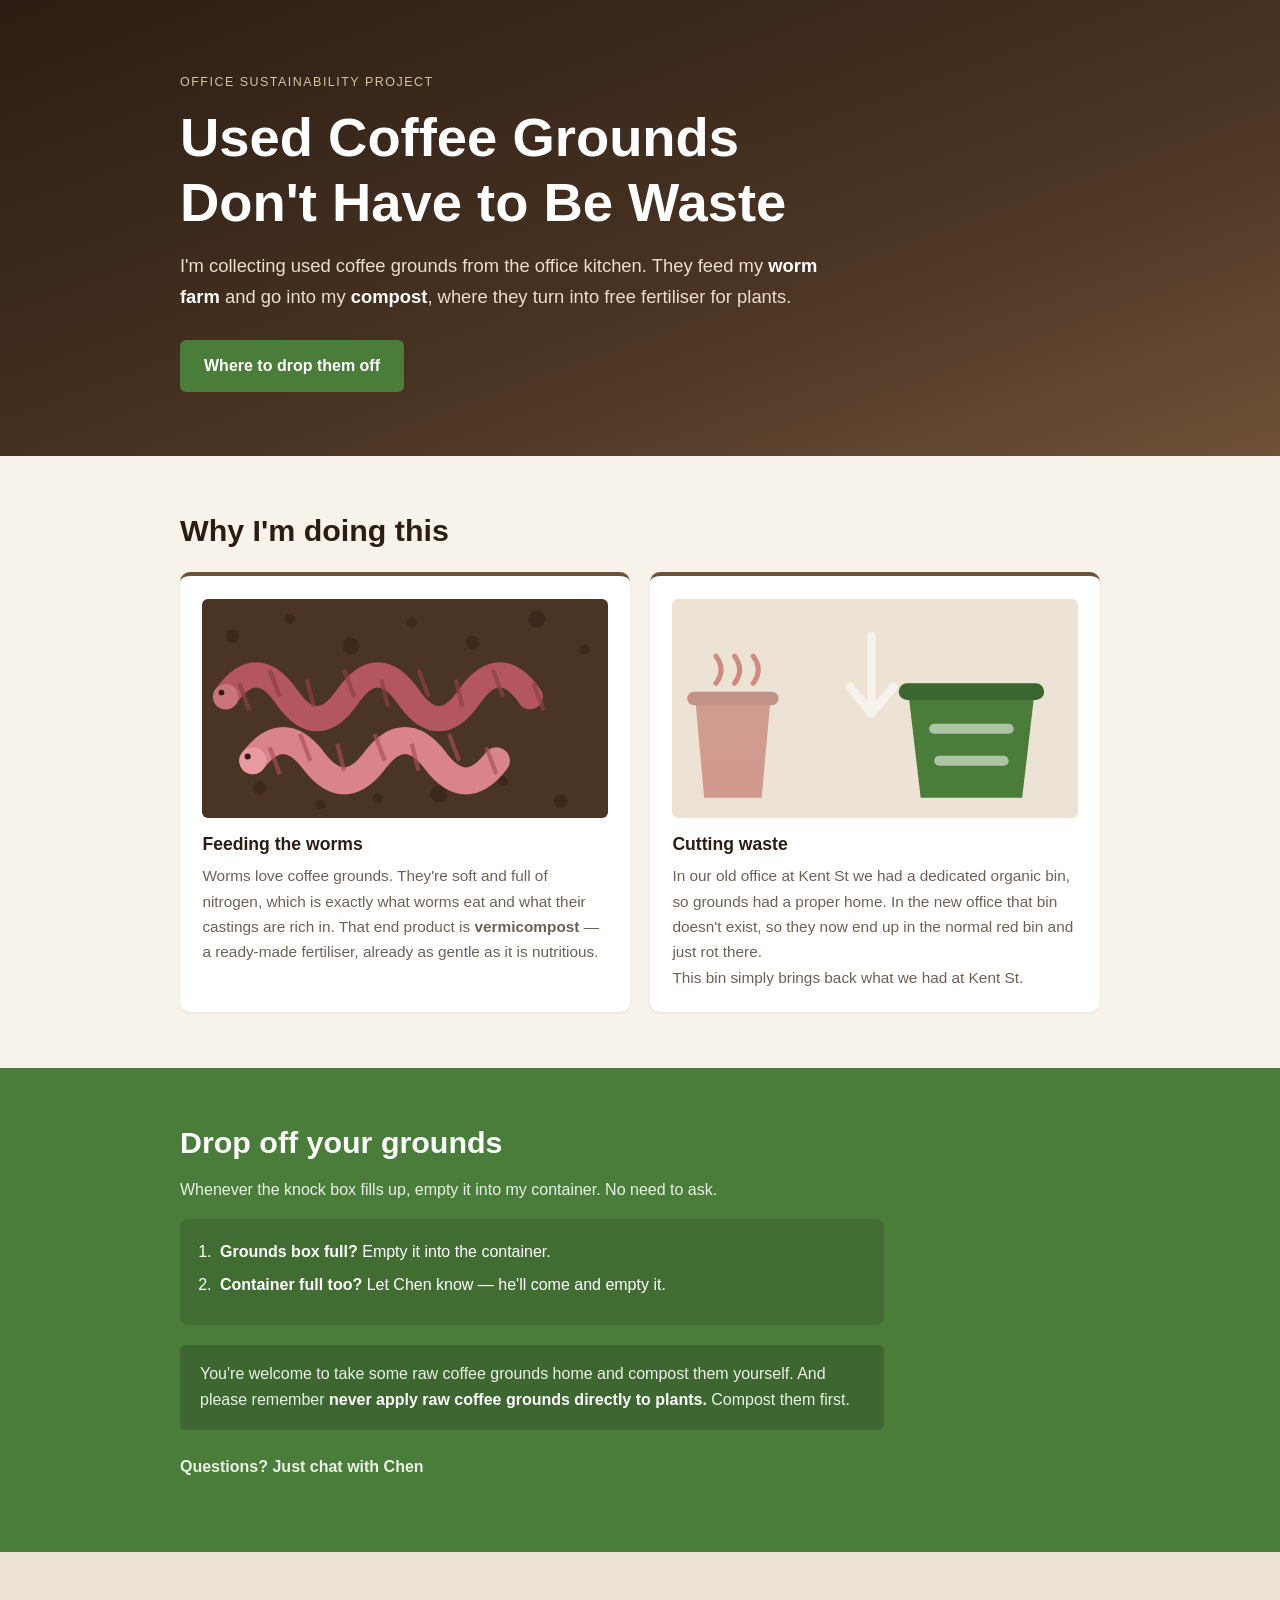
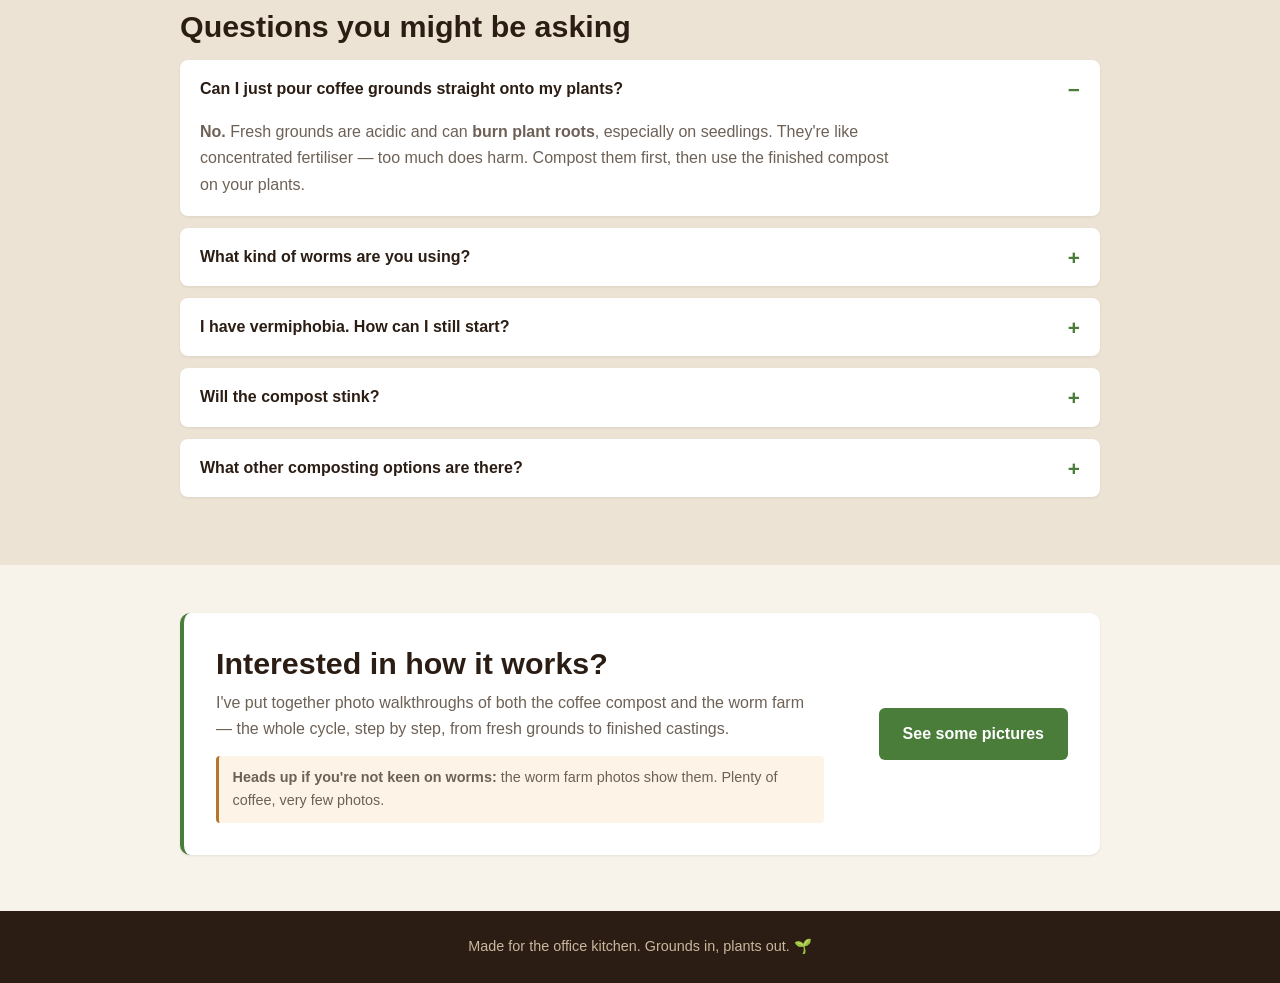
==== index.html @ 7857bb3f "Deduplicate drop-off copy; rewrite compost stink answer" ====
<!DOCTYPE html>
<html lang="en">

<head>
  <meta charset="UTF-8">
  <meta name="viewport" content="width=device-width, initial-scale=1.0">
  <title>Coffee Grounds Collection — Chen's Compost</title>
  <meta name="description"
    content="Collecting used coffee grounds in the office to feed a worm farm and to compost. Here's why, how it works, and answers to common questions.">
  <link rel="stylesheet" href="styles.css">
</head>

<body>

  <header class="hero">
    <div class="wrap">
      <p class="eyebrow">Office sustainability project</p>
      <h1>Used Coffee Grounds<br>Don't Have to Be Waste</h1>
      <p class="lede">
        I'm collecting used coffee grounds from the office kitchen. They feed my
        <strong>worm farm</strong> and go into my <strong>compost</strong>, where
        they turn into free fertiliser for plants.
      </p>
      <a href="#drop-off" class="btn">Where to drop them off</a>
    </div>
  </header>

  <main>

    <section id="why">
      <div class="wrap">
        <h2>Why I'm doing this</h2>
        <div class="cards">
          <div class="card">
            <img class="illustration" src="assets/worms.svg" alt="" width="240" height="130">
            <h3>Feeding the worms</h3>
            <p>
              Worms love coffee grounds. They're soft and full of nitrogen,
              which is exactly what worms eat and what their castings are rich
              in. That end product is <strong>vermicompost</strong> — a
              ready-made fertiliser, already as gentle as it is nutritious.
            </p>
          </div>
          <div class="card">
            <img class="illustration" src="assets/knockbox.svg" alt="" width="240" height="130">
            <h3>Cutting waste</h3>
            <p>
              In our old office at Kent St we had a dedicated organic bin, so
              grounds had a proper home. In the new office that bin doesn't
              exist, so they now end up in the normal red bin and just rot there.
            </p>
            <p>
              This bin simply brings back what we had at Kent St.
            </p>
          </div>
        </div>
      </div>
    </section>

    <section id="drop-off" class="cta">
      <div class="wrap">
        <h2>Drop off your grounds</h2>
        <p>Whenever the knock box fills up, empty it into my container. No need to ask.</p>
        <ol class="rules steps">
          <li><strong>Grounds box full?</strong> Empty it into the container.</li>
          <li><strong>Container full too?</strong> Let Chen know — he'll come and empty it.</li>
        </ol>
        <p class="note">
          You're welcome to take some raw coffee grounds home and compost them
          yourself. And please remember
          <strong>never apply raw coffee grounds directly to plants.</strong>
          Compost them first.
        </p>
        <p class="contact">
          Questions? Just chat with Chen
        </p>
      </div>
    </section>

    <section id="qa" class="alt">
      <div class="wrap">
        <h2>Questions you might be asking</h2>

        <details open>
          <summary>Can I just pour coffee grounds straight onto my plants?</summary>
          <p>
            <strong>No.</strong> Fresh grounds are acidic and can
            <strong>burn plant roots</strong>, especially on seedlings. They're
            like concentrated fertiliser — too much does harm. Compost them
            first, then use the finished compost on your plants.
          </p>
        </details>
        <details>
          <summary>What kind of worms are you using?</summary>
          <p>
            <strong>Red wigglers</strong> — the standard choice for a home worm
            farm. You can buy them from <strong>Bunnings</strong>, and many
            councils offer a subsidy through
            <a href="https://compostrevolution.com.au" target="_blank" rel="noopener">compostrevolution.com.au</a>,
            which has starter kits at a discount. Worth checking before you buy.
          </p>
        </details>

        <details>
          <summary>I have vermiphobia. How can I still start?</summary>
          <p>
            Skip the worms entirely — <strong>compost the grounds directly</strong>.
          </p>
          <p>
            Collect the grounds, put them in a container with a lid, somewhere
            with no direct sunlight. Wait for mould to grow over them. Once they
            no longer smell like coffee, they're ready to use. In summer this
            takes about <strong>1.5–2 months</strong>, in winter maybe
            <strong>2–3 months</strong>.
          </p>
        </details>

        <details>
          <summary>Will the compost stink?</summary>
          <p>
            In theory, grounds on their own shouldn't stink at all. Coffee
            grounds don't have much of what makes a pile rot foul.
          </p>
          <p>
            The moment you mix them with kitchen scraps, though, you're adding
            a lot of moisture and nitrogen at once. That's when you need to add
            enough <strong>brown, carbon-rich</strong> material to balance it
            out — shredded paper, used egg cartons, dry leaves.
          </p>
          <p>
            Composting should be an <strong>aerobic</strong> process, working
            with oxygen rather than without. So if your compost <em>does</em>
            stink, treat it as a warning sign rather than bad luck: it's almost
            certainly too wet. Stir in more browns and let it breathe.
          </p>
        </details>

        <details>
          <summary>What other composting options are there?</summary>
          <p>
            Besides a worm farm or a standard compost bin, try
            <strong>Bokashi composting</strong>. It's much smaller than either —
            small enough for a kitchen counter or a balcony — and it processes
            faster. It's a genuinely good fit for coffee grounds, which are
            wet and nitrogen-heavy and react well to it.
          </p>
        </details>
      </div>
    </section>

    <section id="more">
      <div class="wrap">
        <div class="more-card">
          <div>
            <h2>Interested in how it works?</h2>
            <p>
              I've put together photo walkthroughs of both the coffee compost and
              the worm farm — the whole cycle, step by step, from fresh grounds to
              finished castings.
            </p>
            <p class="content-warning">
              <strong>Heads up if you're not keen on worms:</strong> the worm farm
              photos show them. Plenty of coffee, very few photos.
            </p>
          </div>
          <a href="pictures.html" class="btn">See some pictures</a>
        </div>
      </div>
    </section>

  </main>

  <footer>
    <div class="wrap">
      <p>Made for the office kitchen. Grounds in, plants out. 🌱</p>
    </div>
  </footer>

</body>

</html>
---- styles.css ----
:root {
  --brown-900: #2b1d13;
  --brown-700: #4a3423;
  --brown-500: #6f5138;
  --cream: #f7f2ea;
  --cream-dark: #ece3d4;
  --green-600: #4a7c3a;
  --green-700: #3b6630;
  --amber: #b5762c;
  --text: #33291f;
  --muted: #6d6156;
}

details p + p { margin-top: .75rem; }
details a { color: var(--green-700); font-weight: 600; }

.cta .note {
  background: rgba(0,0,0,.18);
  padding: 1rem 1.25rem;
  border-radius: 6px;
  max-width: 44rem;
}
.cta .note strong { color: #fff; }

* { box-sizing: border-box; }

body {
  margin: 0;
  font-family: -apple-system, BlinkMacSystemFont, "Segoe UI", Roboto, Helvetica, Arial, sans-serif;
  line-height: 1.65;
  color: var(--text);
  background: var(--cream);
}

h1, h2, h3 { line-height: 1.2; margin-top: 0; }
h2 { font-size: 1.9rem; margin-bottom: 1rem; color: var(--brown-900); }
p { margin: 0 0 1rem; }
a { color: var(--green-700); }

.wrap {
  max-width: 960px;
  margin: 0 auto;
  padding: 0 1.25rem;
}

/* ---------- Hero ---------- */

.hero {
  background: linear-gradient(160deg, var(--brown-900) 0%, var(--brown-700) 60%, var(--brown-500) 100%);
  color: var(--cream);
  padding: 4.5rem 0 4rem;
}

.hero .eyebrow {
  text-transform: uppercase;
  letter-spacing: .12em;
  font-size: .78rem;
  color: #d9c4a5;
  margin-bottom: .75rem;
}

.hero h1 {
  font-size: clamp(2.2rem, 6vw, 3.4rem);
  margin-bottom: 1rem;
  color: #fff;
}

.hero .lede {
  font-size: 1.15rem;
  max-width: 40rem;
  color: #ecdfcc;
}

.hero strong { color: #fff; }

.hero-warning {
  display: inline-block;
  margin: 0 0 .25rem;
  padding: .6rem .9rem;
  background: rgba(0, 0, 0, .25);
  border-left: 3px solid var(--amber);
  border-radius: 4px;
  font-size: .92rem;
  color: #f0e4d2;
}

.btn {
  display: inline-block;
  margin-top: .75rem;
  padding: .8rem 1.5rem;
  background: var(--green-600);
  color: #fff;
  text-decoration: none;
  font-weight: 600;
  border-radius: 6px;
  transition: background .2s;
}
.btn:hover { background: var(--green-700); }

/* ---------- Sections ---------- */

section { padding: 3.5rem 0; }
.alt { background: var(--cream-dark); }

/* ---------- Cards ---------- */

.cards {
  display: grid;
  grid-template-columns: repeat(auto-fit, minmax(260px, 1fr));
  gap: 1.25rem;
  margin-top: 1.5rem;
}

.card {
  background: #fff;
  padding: 1.4rem;
  border-radius: 10px;
  border-top: 4px solid var(--brown-500);
  box-shadow: 0 1px 3px rgba(0,0,0,.07);
}
.card h3 {
  font-size: 1.1rem;
  color: var(--brown-900);
  margin-bottom: .5rem;
}
.card p { margin-bottom: 0; color: var(--muted); font-size: .96rem; }

.illustration {
  display: block;
  width: 100%;
  height: auto;
  border-radius: 6px;
  margin-bottom: 1rem;
  background: var(--cream-dark);
}

/* ---------- Q&A ---------- */

details {
  background: #fff;
  border-radius: 8px;
  margin-bottom: .75rem;
  box-shadow: 0 1px 3px rgba(0,0,0,.07);
  overflow: hidden;
}

summary {
  cursor: pointer;
  padding: 1rem 1.25rem;
  font-weight: 600;
  color: var(--brown-900);
  list-style: none;
  position: relative;
}
summary::-webkit-details-marker { display: none; }
summary::after {
  content: "+";
  position: absolute;
  right: 1.25rem;
  color: var(--green-600);
  font-size: 1.3rem;
  line-height: 1.3;
}
details[open] summary::after { content: "\2212"; }

details p {
  padding: 0 1.25rem 1.1rem;
  margin: 0;
  color: var(--muted);
  max-width: 46rem;
}

/* ---------- Gallery ---------- */

.intro { color: var(--muted); margin-bottom: 0; }

.gallery {
  display: grid;
  grid-template-columns: repeat(auto-fit, minmax(260px, 1fr));
  gap: 1.25rem;
  margin-top: 1.5rem;
}

.gallery figure {
  margin: 0;
  background: #fff;
  border-radius: 10px;
  overflow: hidden;
  box-shadow: 0 1px 3px rgba(0, 0, 0, .07);
  display: flex;
  flex-direction: column;
}

.gallery .shot {
  display: block;
  width: 100%;
  padding: 0;
  border: 0;
  background: var(--cream-dark);
  cursor: zoom-in;
  line-height: 0;
}

.gallery .shot img {
  display: block;
  width: 100%;
  height: auto;
  aspect-ratio: 4 / 3;
  object-fit: cover;
  object-position: center 45%;
  transition: transform .25s ease;
}

.gallery .shot:hover img {
  transform: scale(1.03);
}

.gallery .shot:focus-visible {
  outline: 3px solid var(--green-600);
  outline-offset: -3px;
}

.gallery figure.warn {
  border-top: 4px solid var(--amber);
}

.gallery .warning {
  color: #8a4b12;
}

.gallery figcaption {
  padding: .9rem 1.1rem 1.1rem;
  font-size: .93rem;
  color: var(--muted);
  flex: 1;
}

.step {
  display: inline-flex;
  align-items: center;
  justify-content: center;
  width: 22px;
  height: 22px;
  margin-right: .45rem;
  border-radius: 50%;
  background: var(--brown-500);
  color: #fff;
  font-size: .78rem;
  font-weight: 700;
  vertical-align: 2px;
}

/* ---------- Subpage promo ---------- */

#more { padding-top: 3rem; }

.more-card {
  display: flex;
  align-items: center;
  justify-content: space-between;
  gap: 2rem;
  flex-wrap: wrap;
  background: #fff;
  border-radius: 10px;
  padding: 2rem;
  box-shadow: 0 1px 3px rgba(0, 0, 0, .07);
  border-left: 4px solid var(--green-600);
}

.more-card h2 { margin-bottom: .5rem; }

.more-card p {
  margin: 0;
  color: var(--muted);
  max-width: 38rem;
}

.more-card .btn {
  margin-top: 0;
  white-space: nowrap;
  flex-shrink: 0;
}

.more-card .content-warning {
  margin-top: .85rem;
  padding: .6rem .85rem;
  background: #fdf4e7;
  border-left: 3px solid var(--amber);
  border-radius: 4px;
  font-size: .9rem;
}

/* ---------- Lightbox ---------- */

#lightbox {
  border: 0;
  padding: 1.25rem;
  max-width: min(1100px, 94vw);
  max-height: 92vh;
  background: var(--brown-900);
  border-radius: 12px;
  overflow: auto;
}

#lightbox::backdrop {
  background: rgba(20, 12, 7, .82);
}

#lightbox img {
  display: block;
  max-width: 100%;
  max-height: 74vh;
  margin: 0 auto;
  border-radius: 8px;
}

.lightbox-caption {
  color: var(--cream);
  text-align: center;
  margin: .9rem 0 0;
  font-size: .95rem;
}

.lightbox-close {
  position: absolute;
  top: .5rem;
  right: .7rem;
  background: none;
  border: 0;
  color: var(--cream);
  font-size: 2rem;
  line-height: 1;
  cursor: pointer;
  padding: 0 .35rem;
}

.lightbox-close:hover {
  color: #fff;
}

/* ---------- CTA ---------- */

.cta {
  background: var(--green-600);
  color: #fff;
}
.cta h2 { color: #fff; }
.cta p { color: #eaf3e6; }

.rules {
  background: rgba(0,0,0,.12);
  padding: 1.25rem 1.25rem 1.25rem 2.25rem;
  border-radius: 8px;
  max-width: 44rem;
}
.rules li { margin-bottom: .4rem; }
.steps li { padding-left: .25rem; }
.cta .note { margin-top: 1.25rem; }

.contact { margin-top: 1.5rem; font-weight: 600; }
.contact a { color: #fff; }

/* ---------- Footer ---------- */

footer {
  background: var(--brown-900);
  color: #c9b79e;
  padding: 1.5rem 0;
  text-align: center;
  font-size: .9rem;
}
footer p { margin: 0; }

@media (max-width: 600px) {
  .hero { padding: 3rem 0; }
  section { padding: 2.5rem 0; }
}
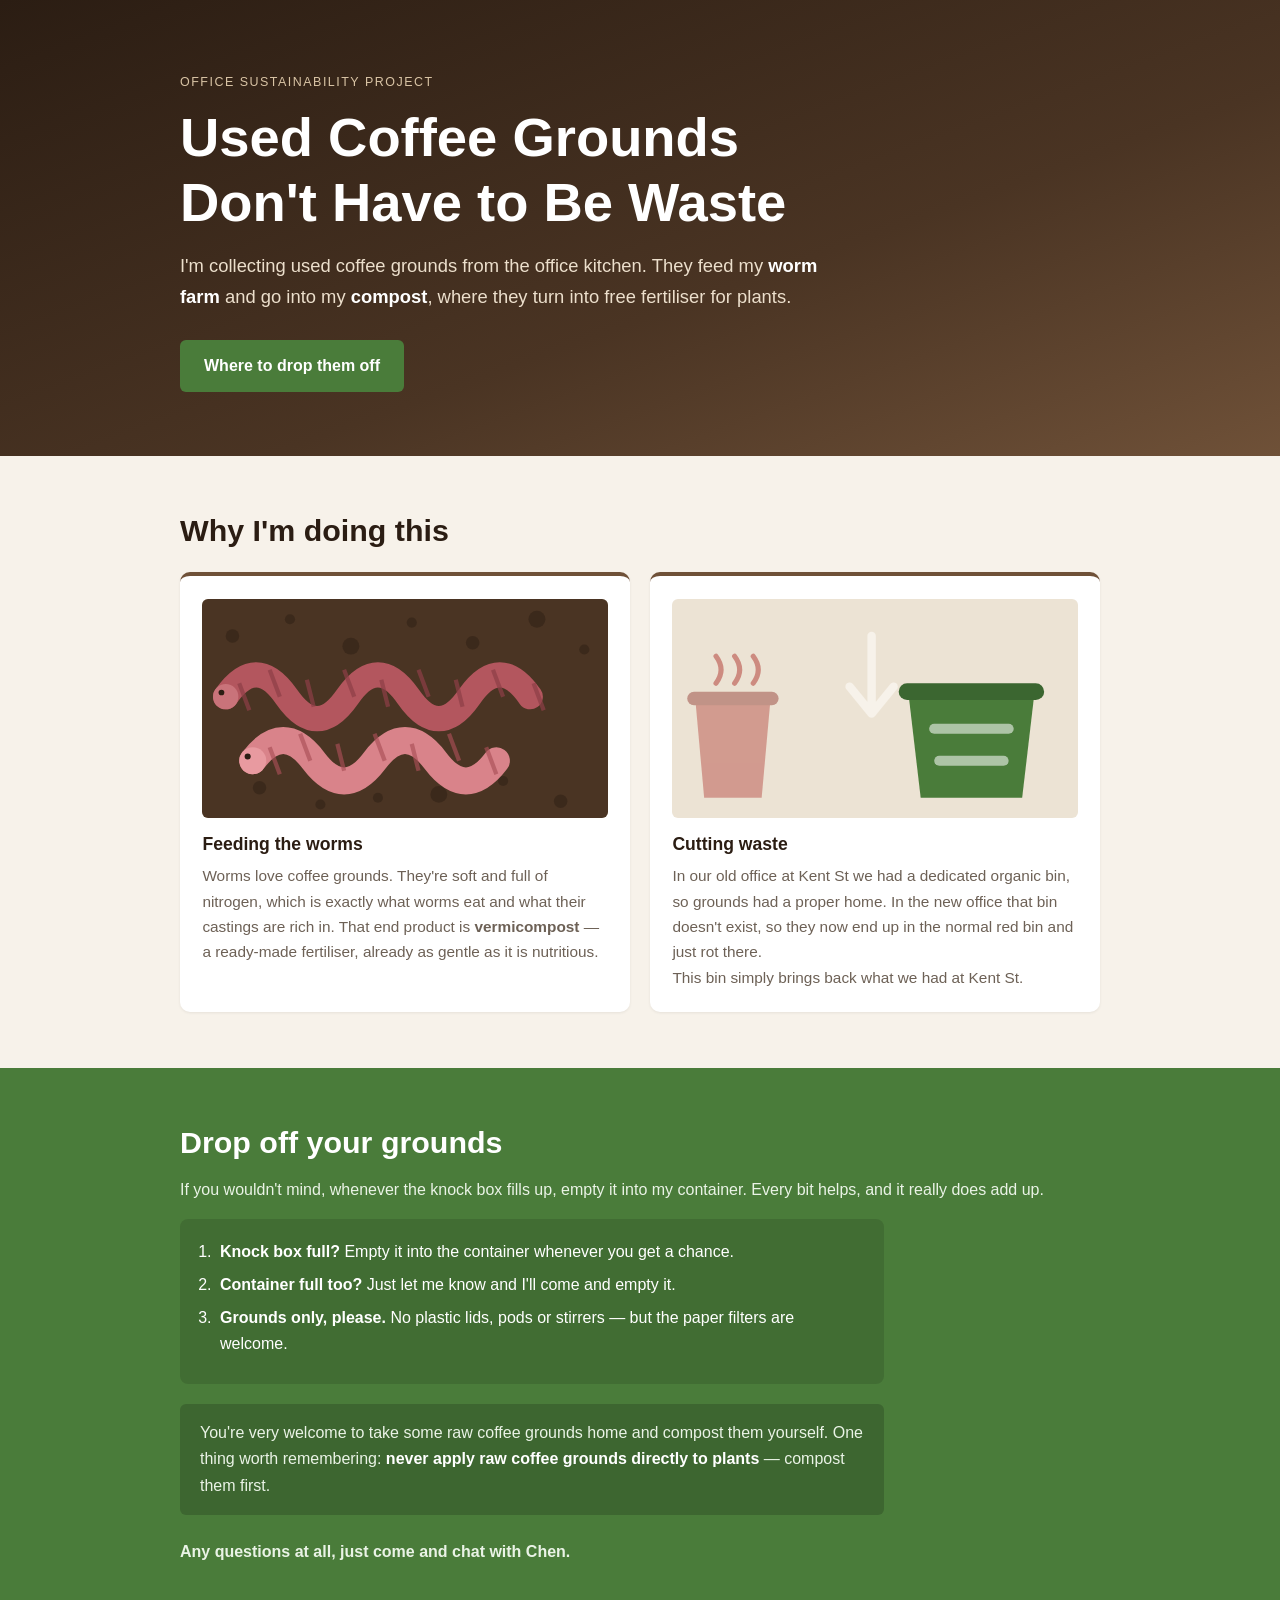
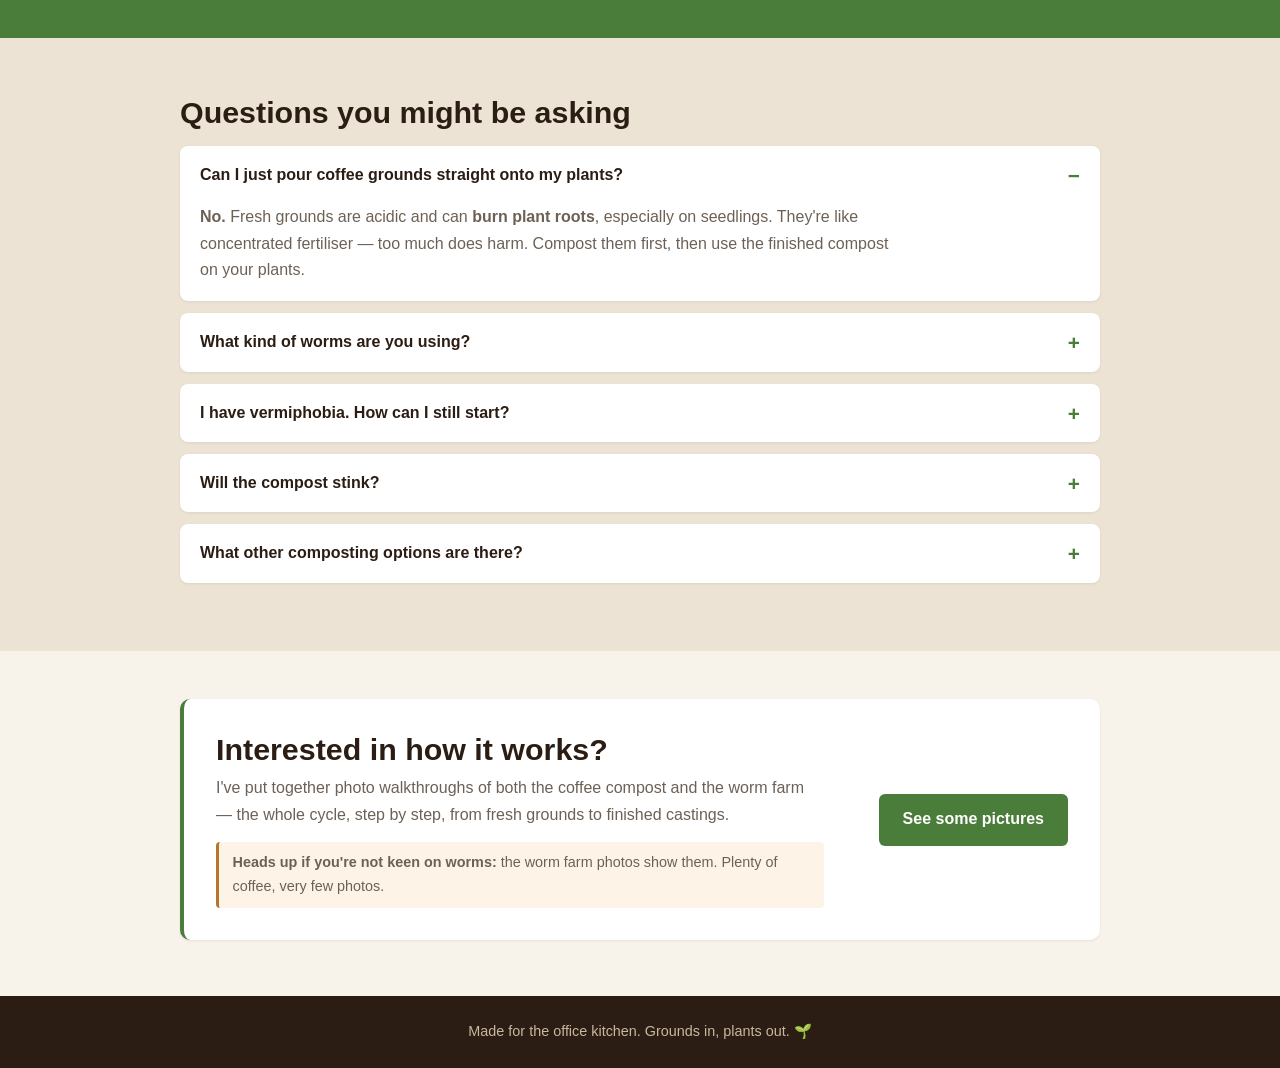
==== commit 89ef5edd: "Soften drop-off wording; add print-ready box sticker with verified QR" ====
--- a/index.html
+++ b/index.html
@@ -60,19 +60,23 @@
     <section id="drop-off" class="cta">
       <div class="wrap">
         <h2>Drop off your grounds</h2>
-        <p>Whenever the knock box fills up, empty it into my container. No need to ask.</p>
+        <p>
+          If you wouldn't mind, whenever the knock box fills up, empty it into
+          my container. Every bit helps, and it really does add up.
+        </p>
         <ol class="rules steps">
-          <li><strong>Grounds box full?</strong> Empty it into the container.</li>
-          <li><strong>Container full too?</strong> Let Chen know — he'll come and empty it.</li>
+          <li><strong>Knock box full?</strong> Empty it into the container whenever you get a chance.</li>
+          <li><strong>Container full too?</strong> Just let me know and I'll come and empty it.</li>
+          <li><strong>Grounds only, please.</strong> No plastic lids, pods or stirrers — but the paper filters are welcome.</li>
         </ol>
         <p class="note">
-          You're welcome to take some raw coffee grounds home and compost them
-          yourself. And please remember
-          <strong>never apply raw coffee grounds directly to plants.</strong>
-          Compost them first.
+          You're very welcome to take some raw coffee grounds home and compost
+          them yourself. One thing worth remembering:
+          <strong>never apply raw coffee grounds directly to plants</strong> —
+          compost them first.
         </p>
         <p class="contact">
-          Questions? Just chat with Chen
+          Any questions at all, just come and chat with Chen.
         </p>
       </div>
     </section>
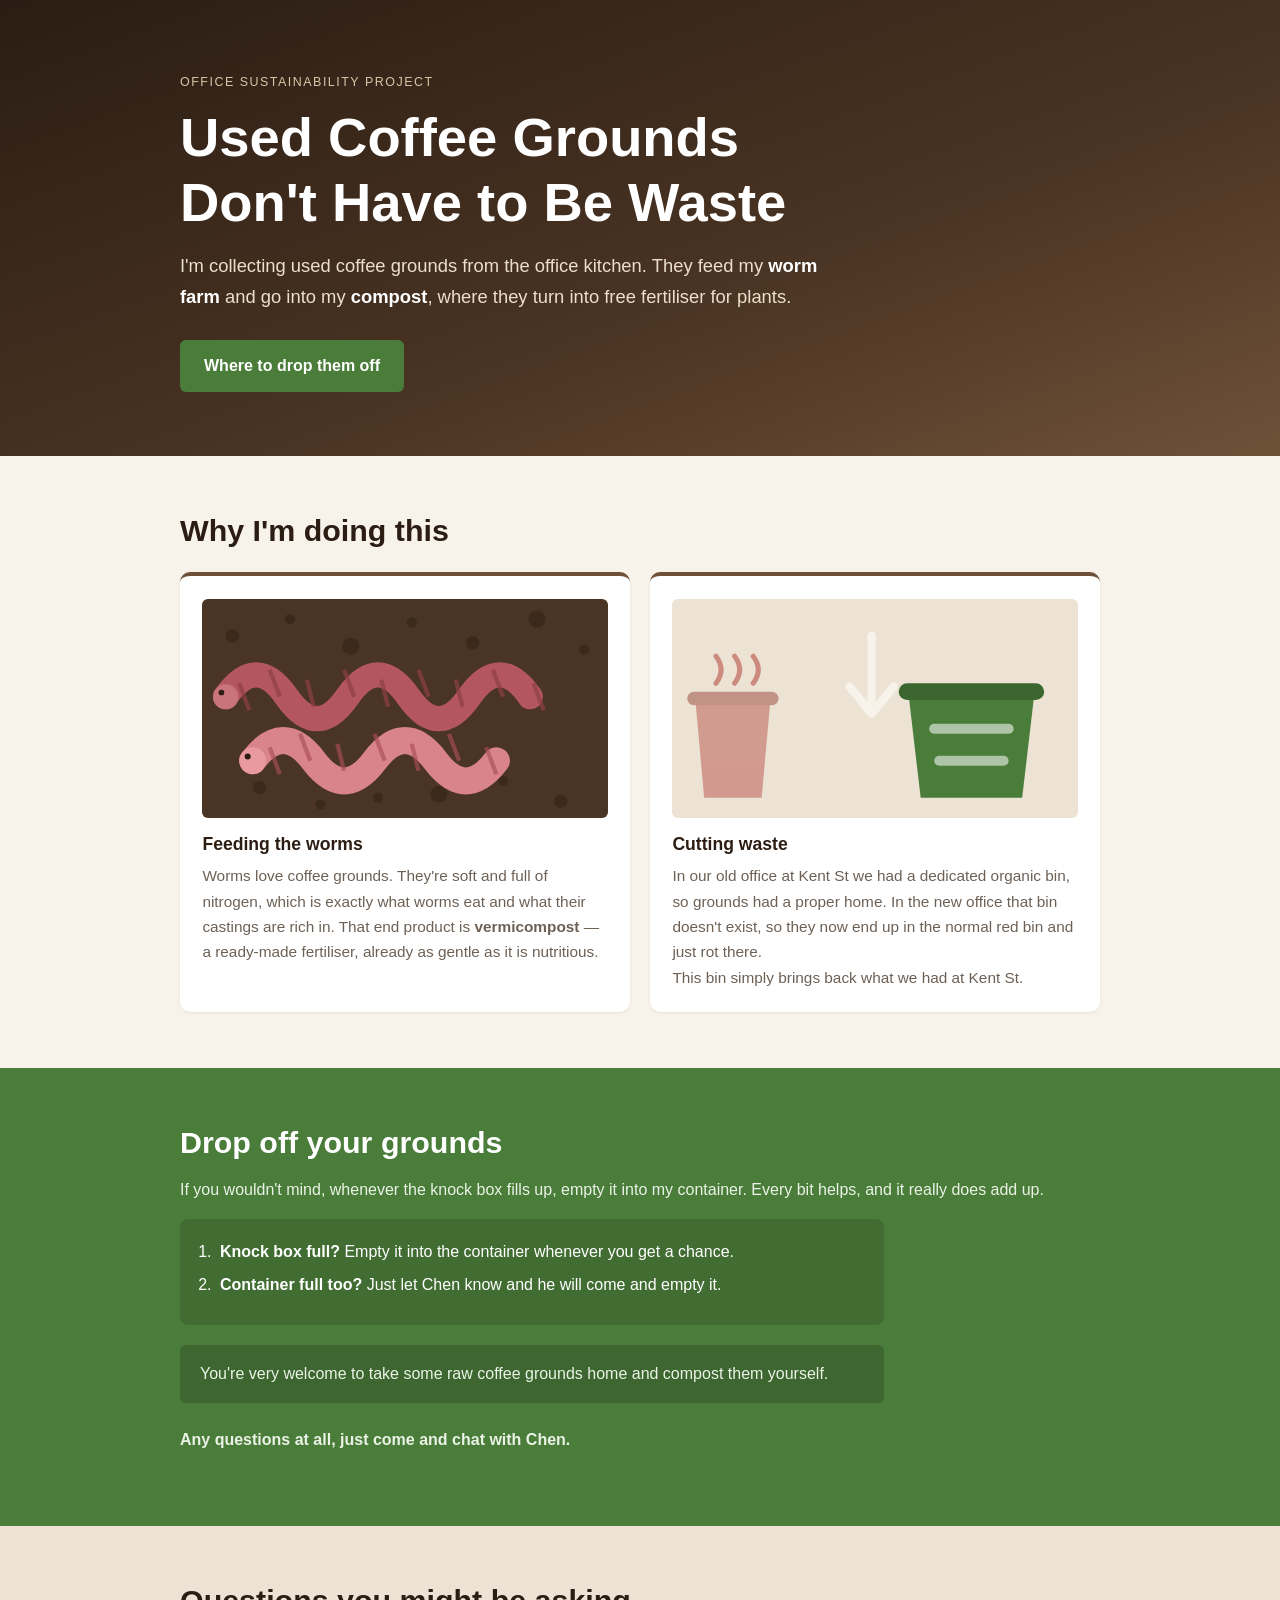
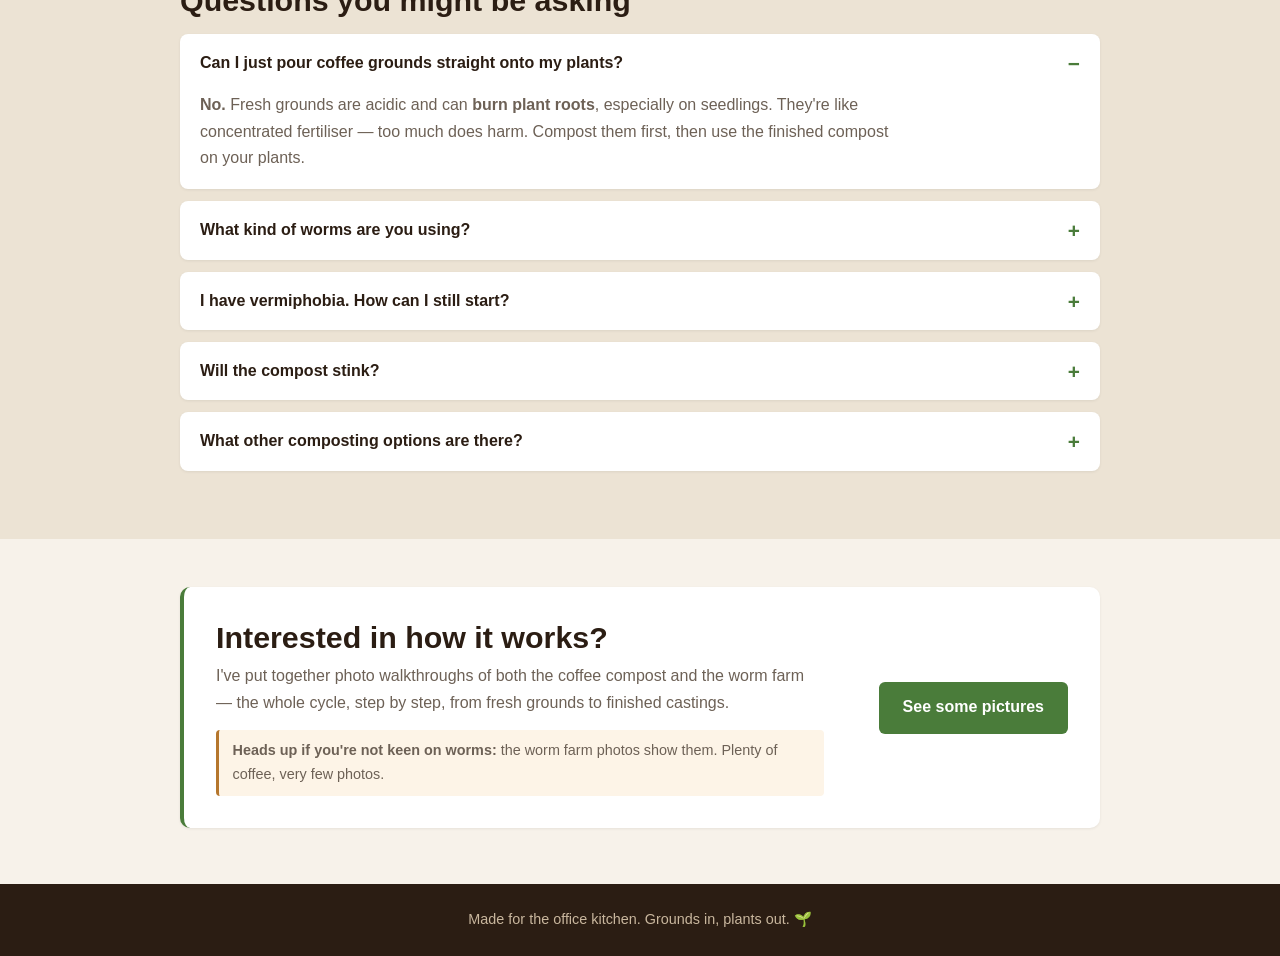
==== commit 2811eaf2: "Restore note markup around take-home line" ====
--- a/index.html
+++ b/index.html
@@ -66,14 +66,11 @@
         </p>
         <ol class="rules steps">
           <li><strong>Knock box full?</strong> Empty it into the container whenever you get a chance.</li>
-          <li><strong>Container full too?</strong> Just let me know and I'll come and empty it.</li>
-          <li><strong>Grounds only, please.</strong> No plastic lids, pods or stirrers — but the paper filters are welcome.</li>
+          <li><strong>Container full too?</strong> Just let Chen know and he will come and empty it.</li>
         </ol>
         <p class="note">
           You're very welcome to take some raw coffee grounds home and compost
-          them yourself. One thing worth remembering:
-          <strong>never apply raw coffee grounds directly to plants</strong> —
-          compost them first.
+          them yourself.
         </p>
         <p class="contact">
           Any questions at all, just come and chat with Chen.
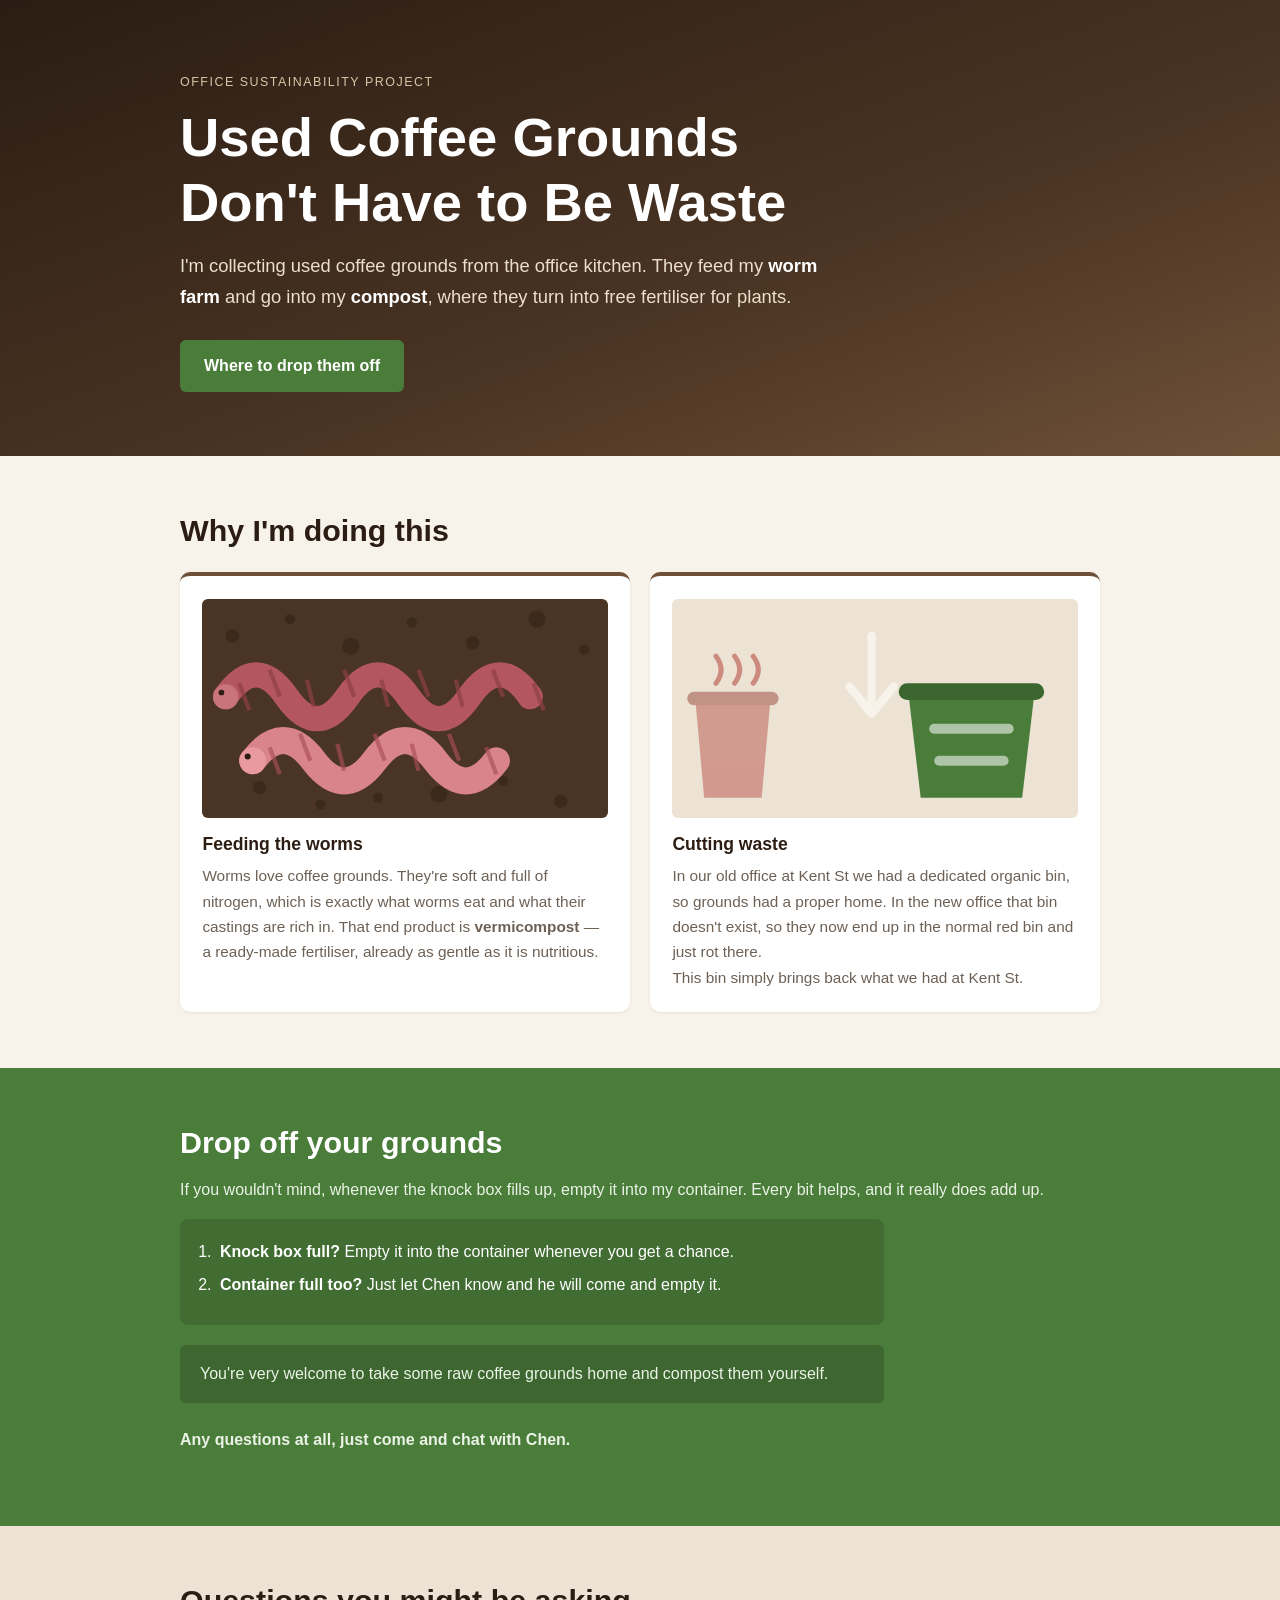
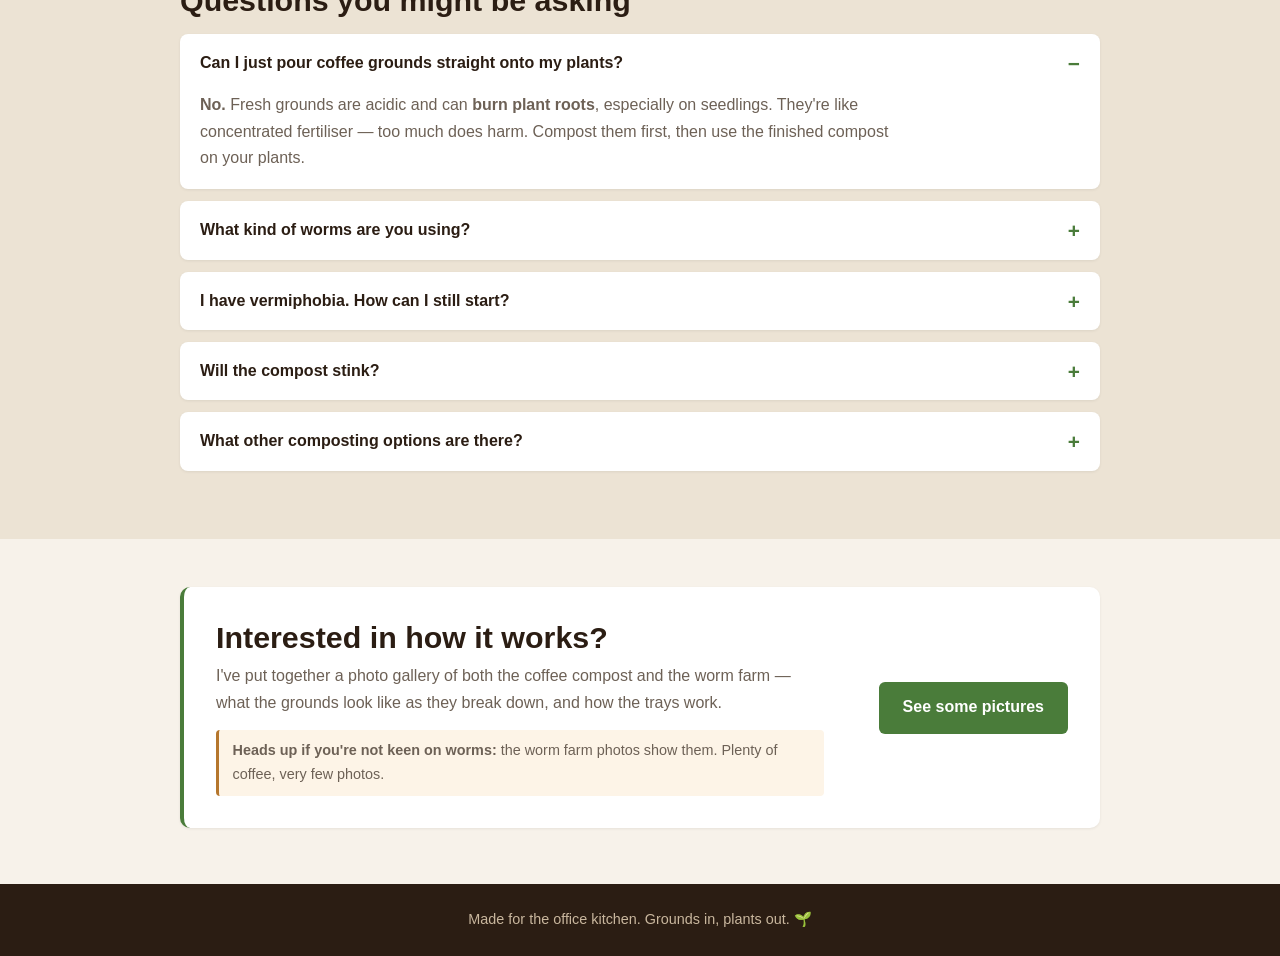
==== commit ecaa9801: "Reframe galleries rather than steps; drop brand mentions, advise checking council" ====
--- a/index.html
+++ b/index.html
@@ -95,10 +95,9 @@
           <summary>What kind of worms are you using?</summary>
           <p>
             <strong>Red wigglers</strong> — the standard choice for a home worm
-            farm. You can buy them from <strong>Bunnings</strong>, and many
-            councils offer a subsidy through
-            <a href="https://compostrevolution.com.au" target="_blank" rel="noopener">compostrevolution.com.au</a>,
-            which has starter kits at a discount. Worth checking before you buy.
+            farm. You can buy them from <strong>Bunnings</strong>, and some
+            councils subsidise worm farms and composters. Definitely worth a look
+            at your local council's website before you buy.
           </p>
         </details>
 
@@ -155,9 +154,9 @@
           <div>
             <h2>Interested in how it works?</h2>
             <p>
-              I've put together photo walkthroughs of both the coffee compost and
-              the worm farm — the whole cycle, step by step, from fresh grounds to
-              finished castings.
+              I've put together a photo gallery of both the coffee compost and
+              the worm farm — what the grounds look like as they break down, and
+              how the trays work.
             </p>
             <p class="content-warning">
               <strong>Heads up if you're not keen on worms:</strong> the worm farm
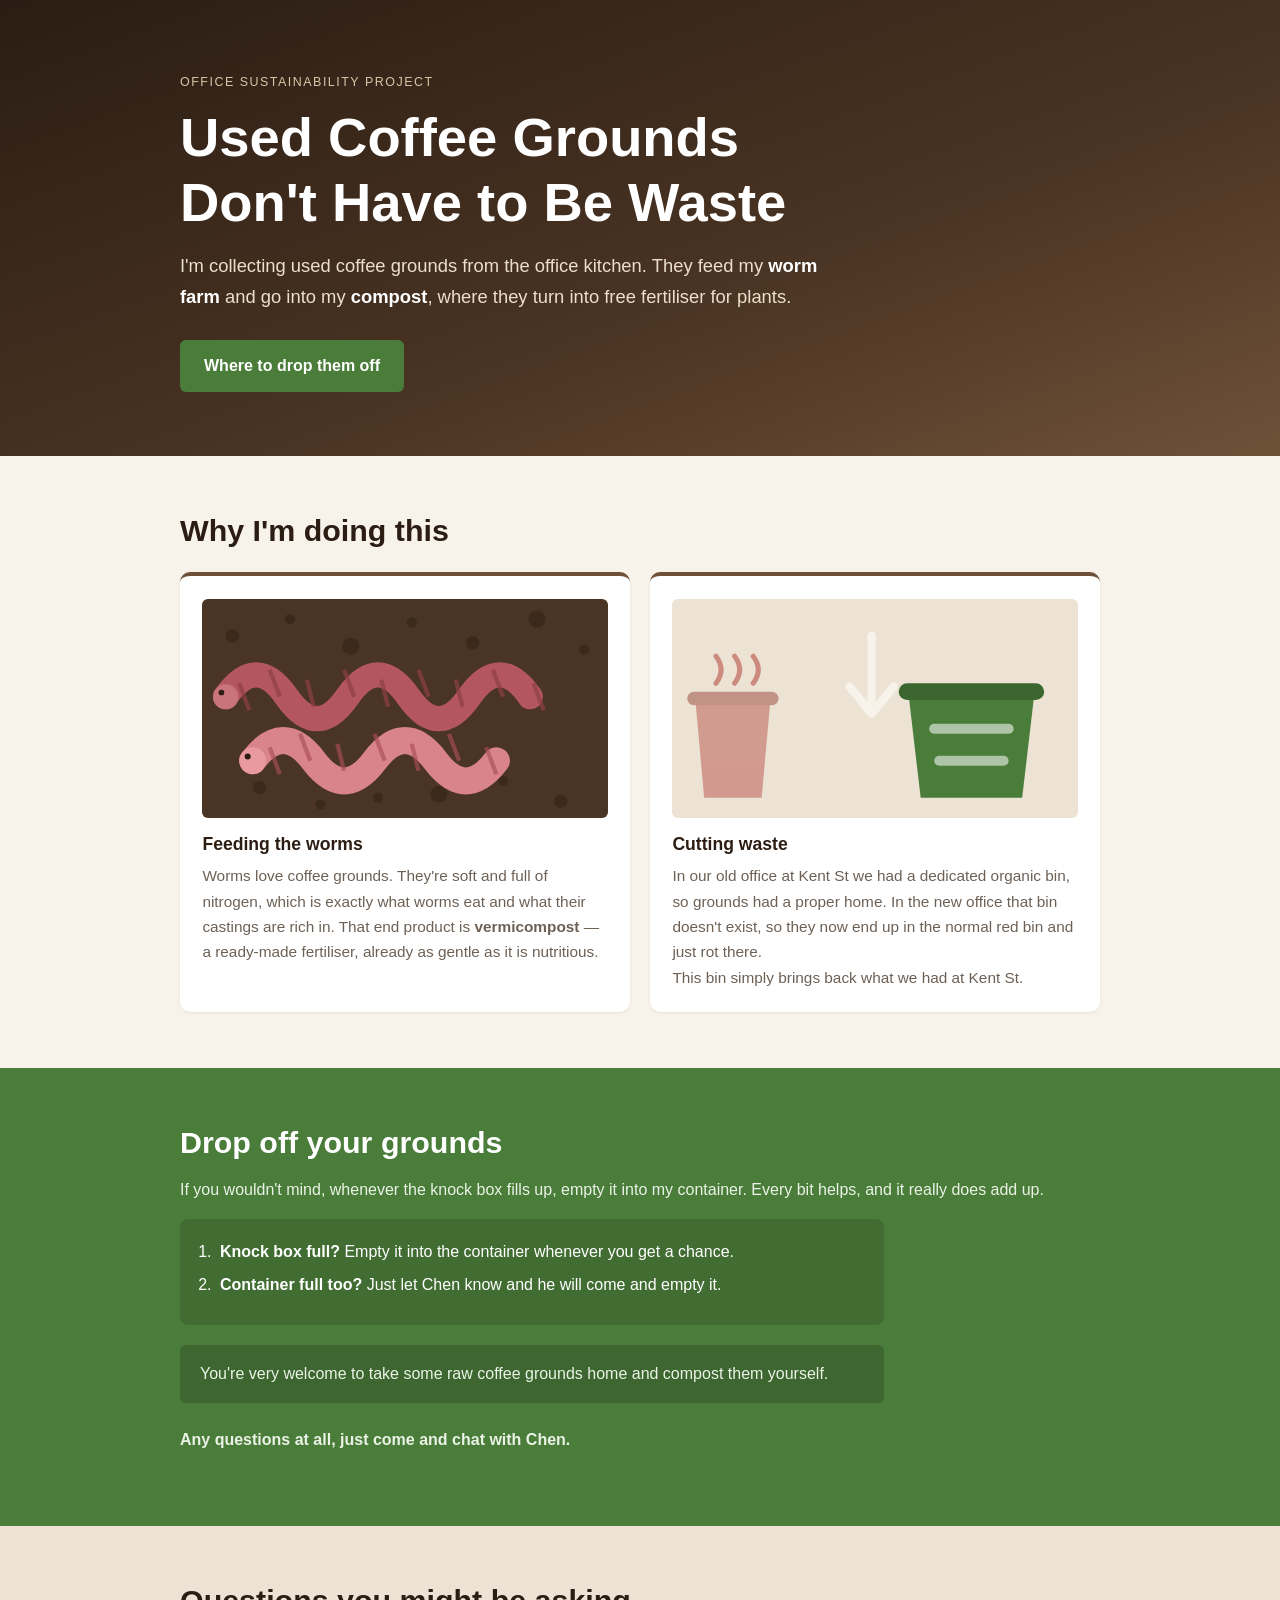
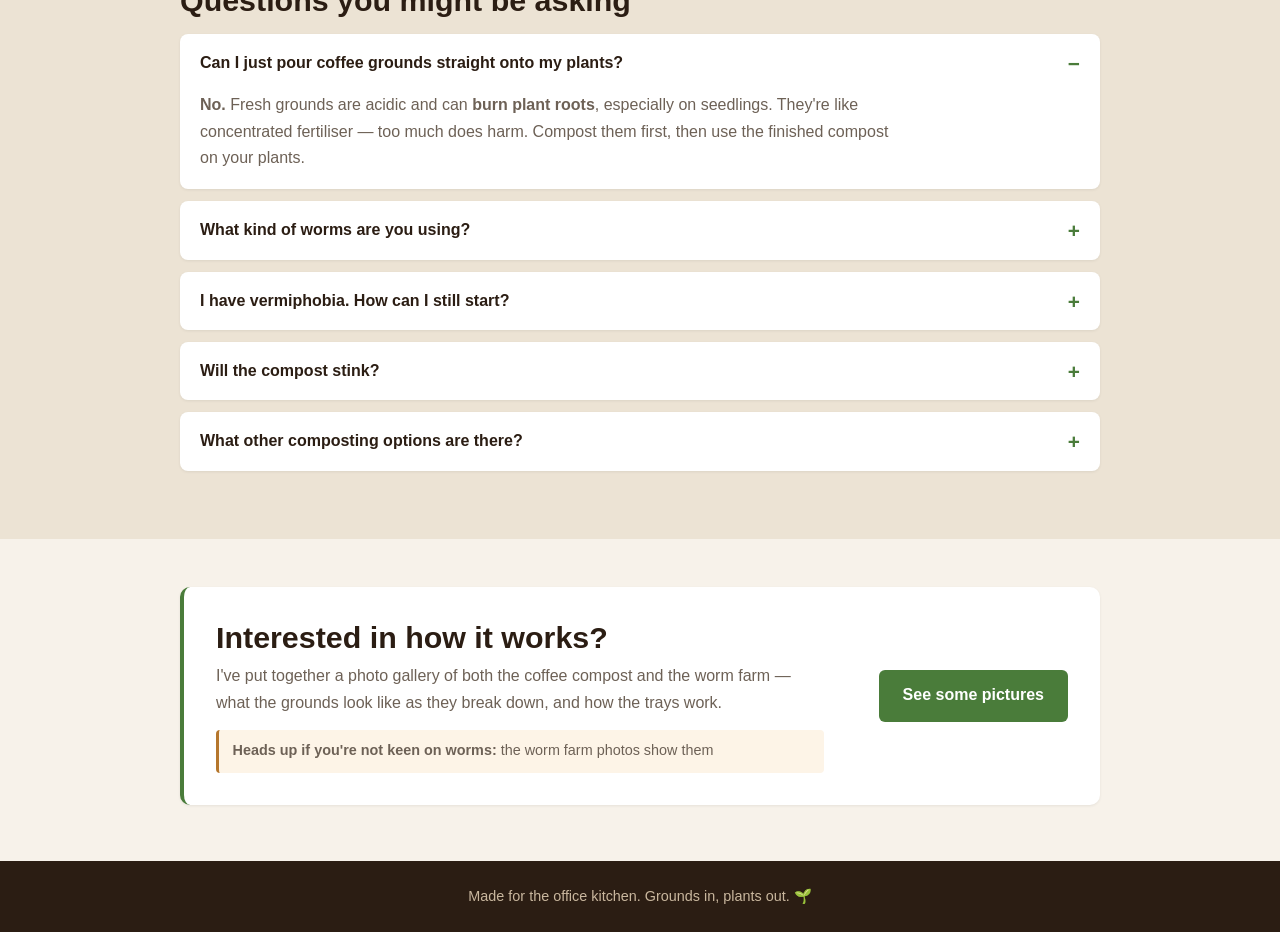
==== commit 37f19ef8: "Rewrite compost stink answer for clarity" ====
--- a/index.html
+++ b/index.html
@@ -118,20 +118,22 @@
         <details>
           <summary>Will the compost stink?</summary>
           <p>
-            In theory, grounds on their own shouldn't stink at all. Coffee
-            grounds don't have much of what makes a pile rot foul.
+            <strong>Grounds on their own shouldn't.</strong> Coffee grounds
+            are so dry and carbon-heavy on their own that there's rarely much
+            going on to make them foul.
           </p>
           <p>
-            The moment you mix them with kitchen scraps, though, you're adding
-            a lot of moisture and nitrogen at once. That's when you need to add
-            enough <strong>brown, carbon-rich</strong> material to balance it
-            out — shredded paper, used egg cartons, dry leaves.
+            Kitchen scraps change that. They're wet and full of nitrogen, so
+            adding them to coffee grounds gives you both problems at once —
+            too much moisture and too much nitrogen. The fix is
+            <strong>brown, carbon-rich</strong> material to balance it out:
+            shredded paper, used egg cartons, dry leaves.
           </p>
           <p>
-            Composting should be an <strong>aerobic</strong> process, working
-            with oxygen rather than without. So if your compost <em>does</em>
-            stink, treat it as a warning sign rather than bad luck: it's almost
-            certainly too wet. Stir in more browns and let it breathe.
+            Composting needs oxygen to work, which is why it shouldn't smell at
+            all. <strong>A bad smell means something's gone wrong</strong> —
+            almost always too wet. Stop adding scraps, mix in more browns, and
+            let it breathe.
           </p>
         </details>
 
@@ -160,7 +162,7 @@
             </p>
             <p class="content-warning">
               <strong>Heads up if you're not keen on worms:</strong> the worm farm
-              photos show them. Plenty of coffee, very few photos.
+              photos show them
             </p>
           </div>
           <a href="pictures.html" class="btn">See some pictures</a>
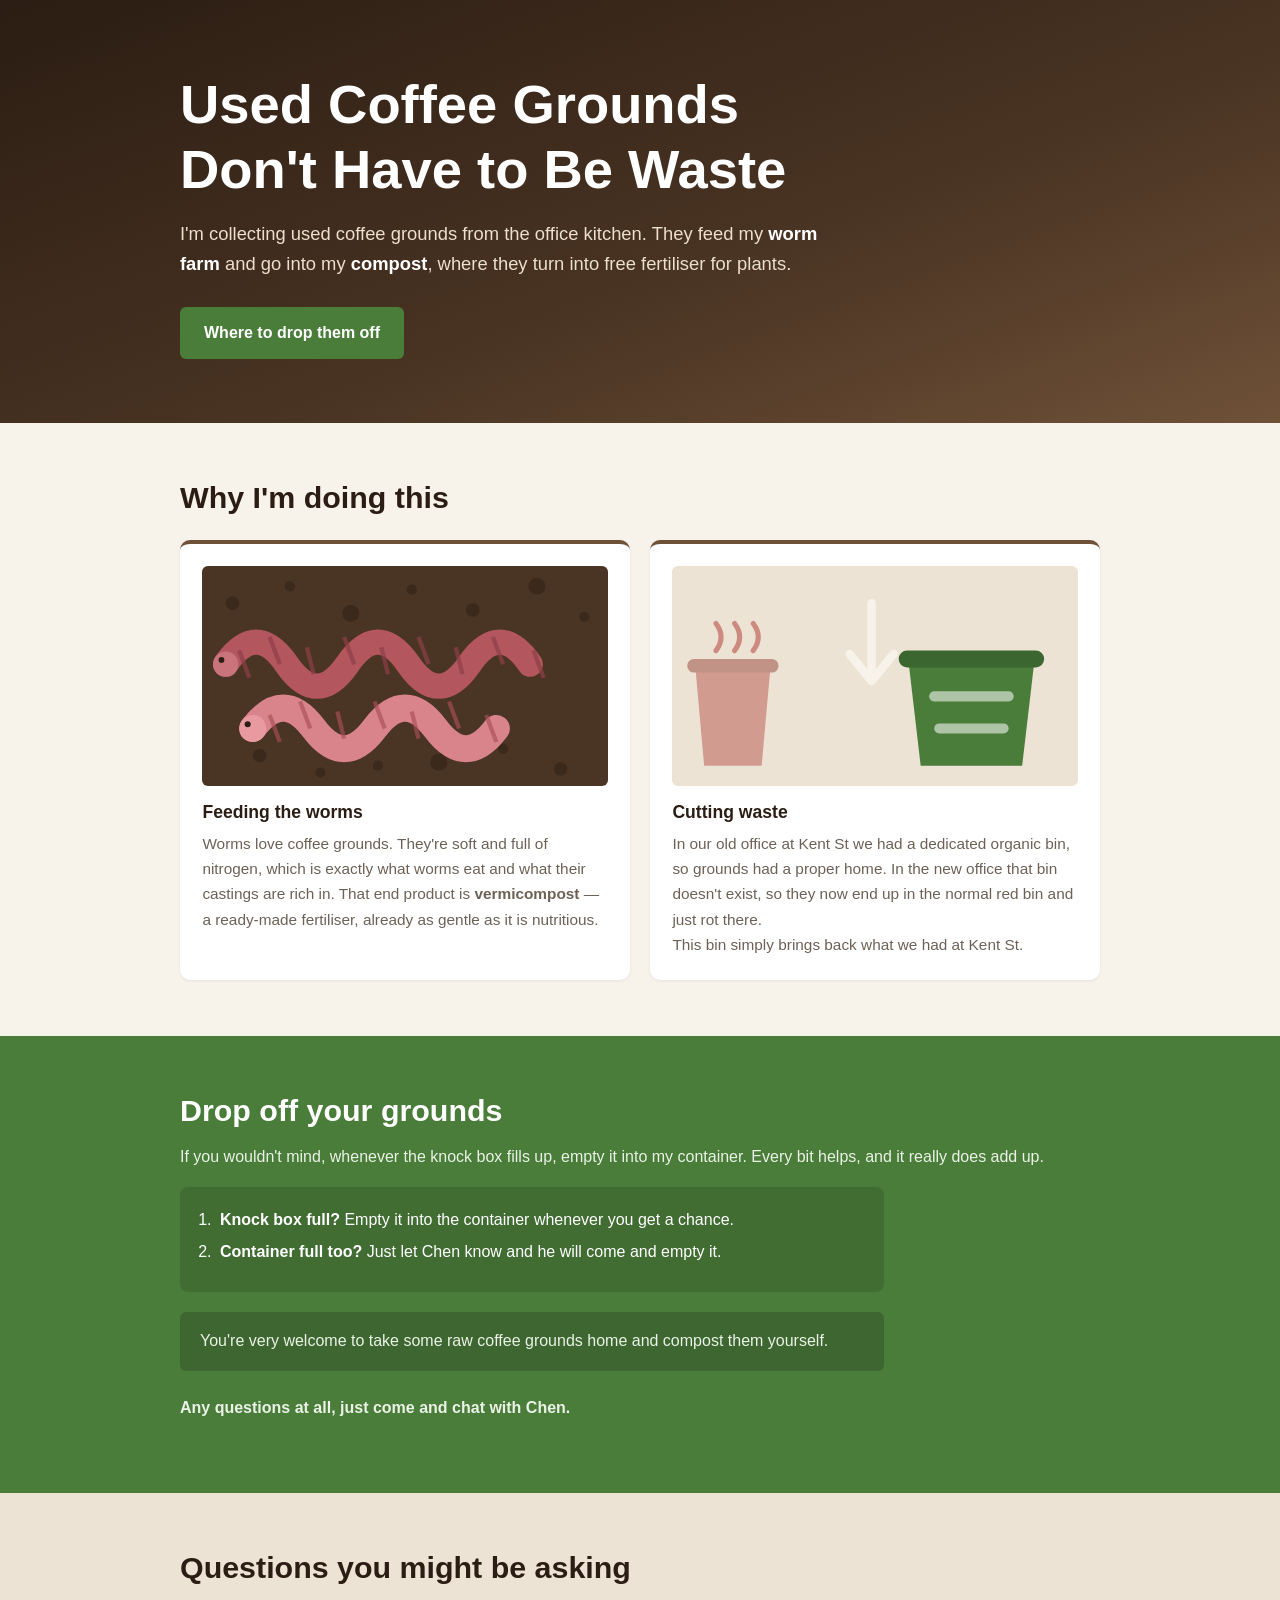
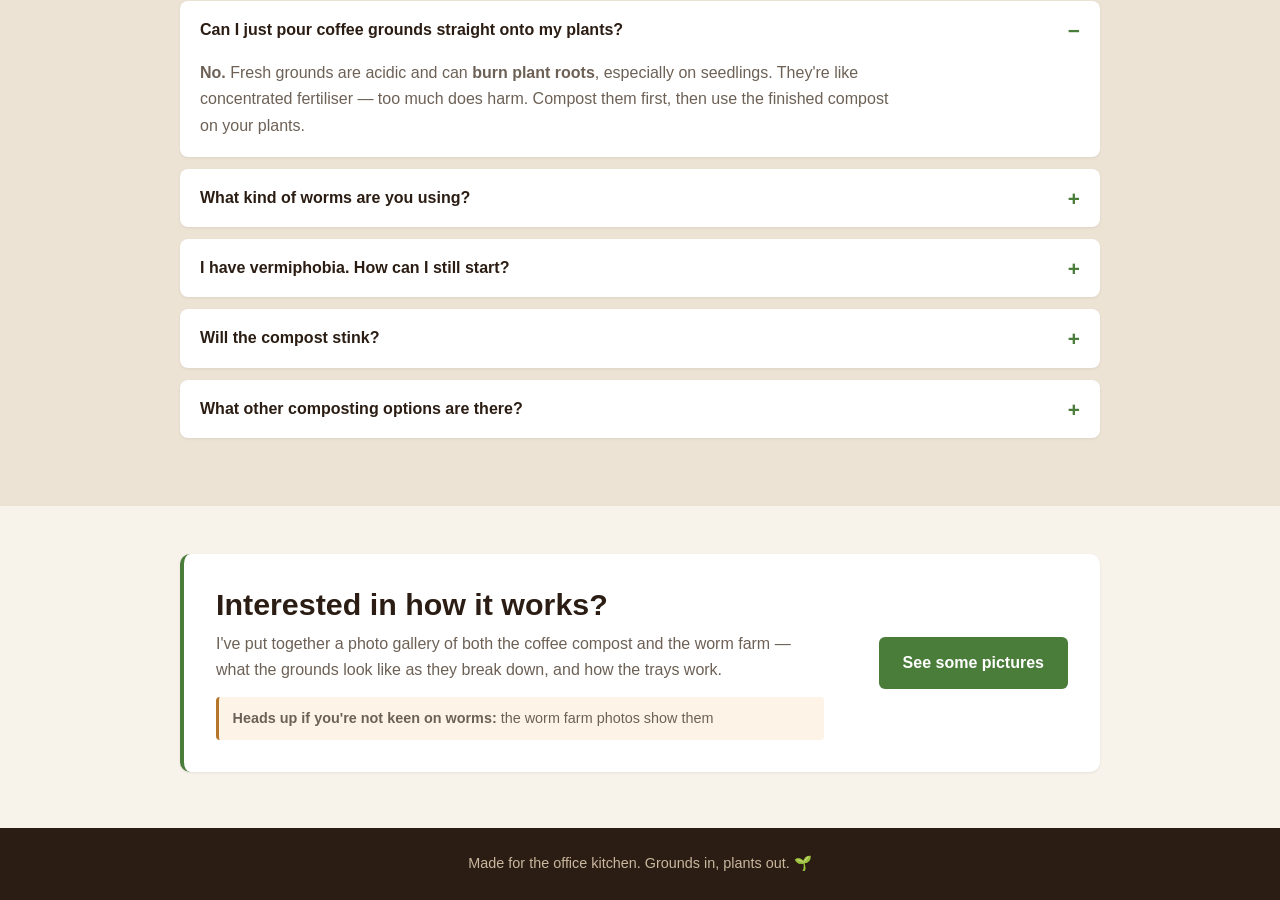
==== commit 2397362f: "Drop hero eyebrow; tighten deodoriser wording" ====
--- a/index.html
+++ b/index.html
@@ -14,7 +14,6 @@
 
   <header class="hero">
     <div class="wrap">
-      <p class="eyebrow">Office sustainability project</p>
       <h1>Used Coffee Grounds<br>Don't Have to Be Waste</h1>
       <p class="lede">
         I'm collecting used coffee grounds from the office kitchen. They feed my
@@ -118,22 +117,15 @@
         <details>
           <summary>Will the compost stink?</summary>
           <p>
-            <strong>Grounds on their own shouldn't.</strong> Coffee grounds
-            are so dry and carbon-heavy on their own that there's rarely much
-            going on to make them foul.
+            <strong>Not on their own.</strong> Coffee grounds act as a
+            natural deodorizer and fit cleanly into balanced aerobic (oxygen-rich) decomposition.
           </p>
           <p>
-            Kitchen scraps change that. They're wet and full of nitrogen, so
-            adding them to coffee grounds gives you both problems at once —
-            too much moisture and too much nitrogen. The fix is
-            <strong>brown, carbon-rich</strong> material to balance it out:
-            shredded paper, used egg cartons, dry leaves.
-          </p>
-          <p>
-            Composting needs oxygen to work, which is why it shouldn't smell at
-            all. <strong>A bad smell means something's gone wrong</strong> —
-            almost always too wet. Stop adding scraps, mix in more browns, and
-            let it breathe.
+            Kitchen scraps are where problems start. They arrive wet and
+            nitrogen-heavy, so a pile can tip from fine to foul in a couple of
+            days. <strong>A bad smell is a warning, not a setback</strong> — and
+            it almost always means too wet. Stop adding scraps, fold in more
+            browns such as shredded paper or dry leaves, and let it breathe.
           </p>
         </details>
 
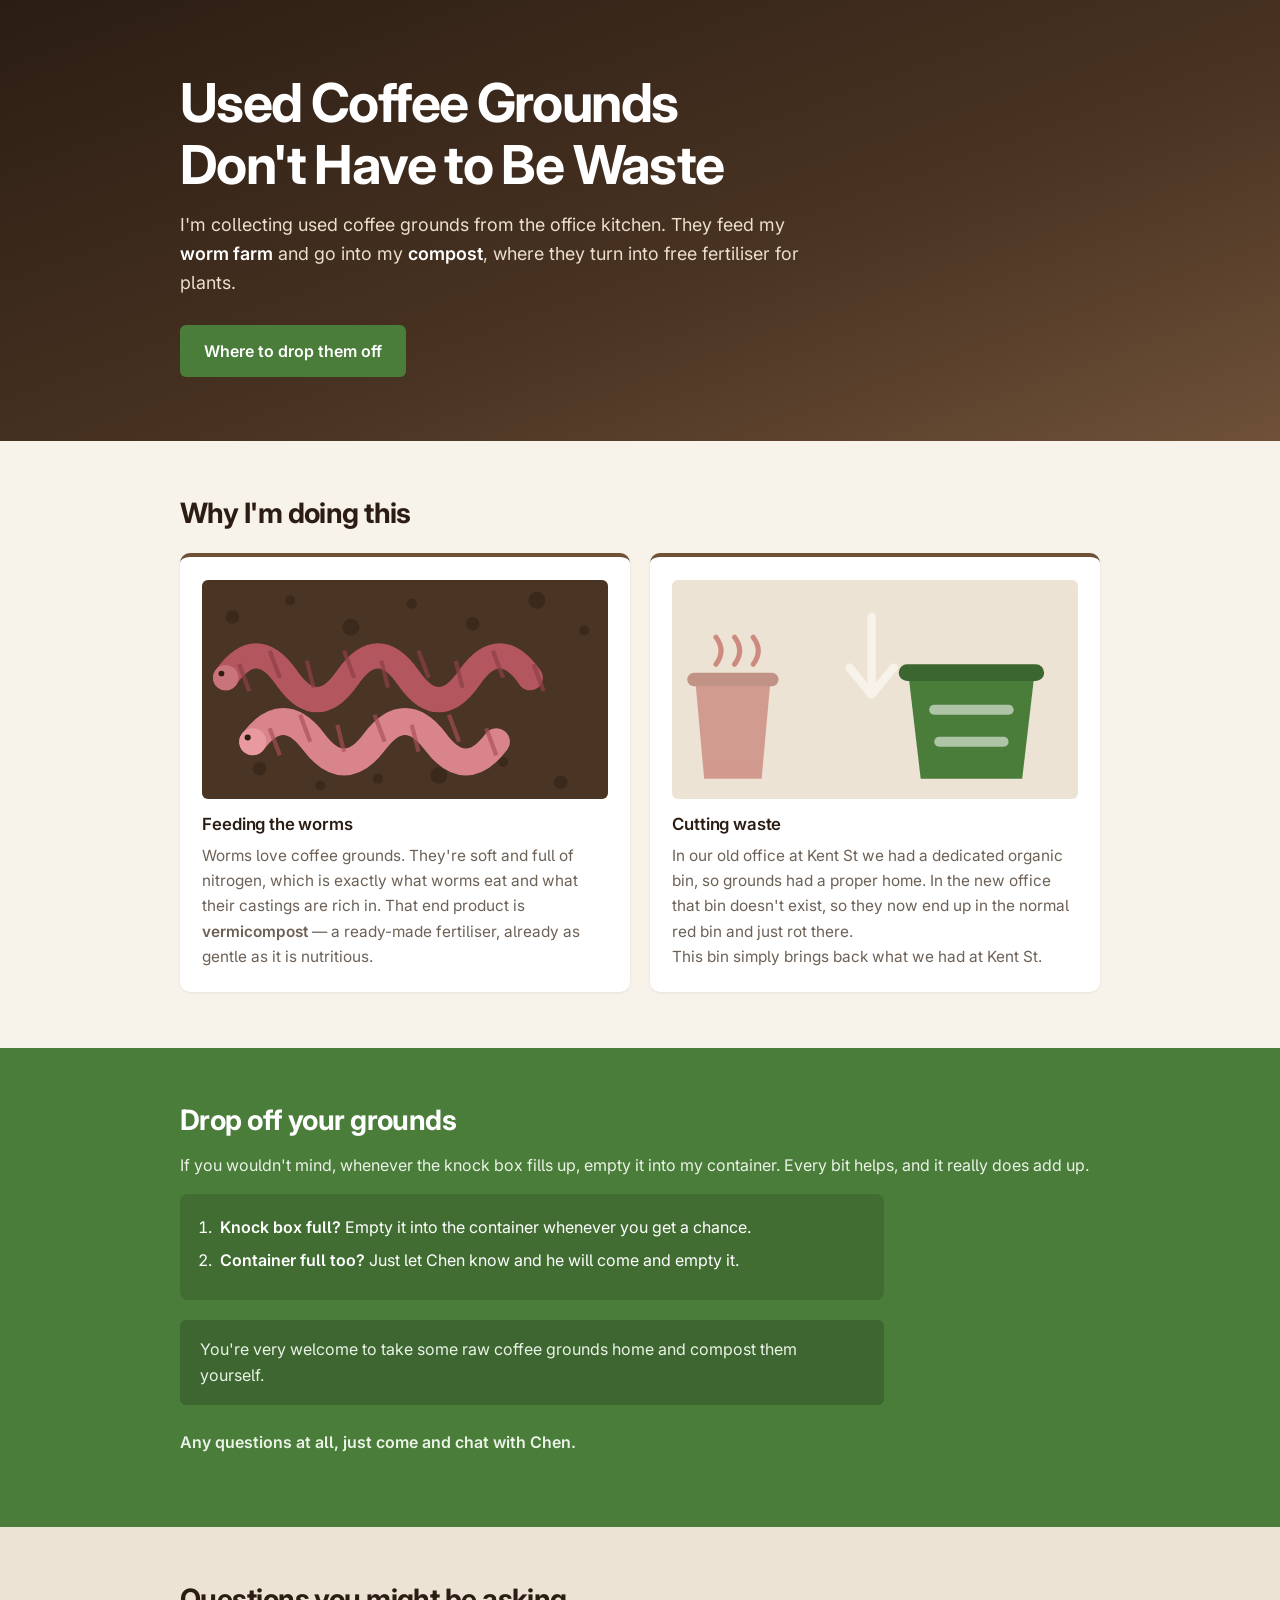
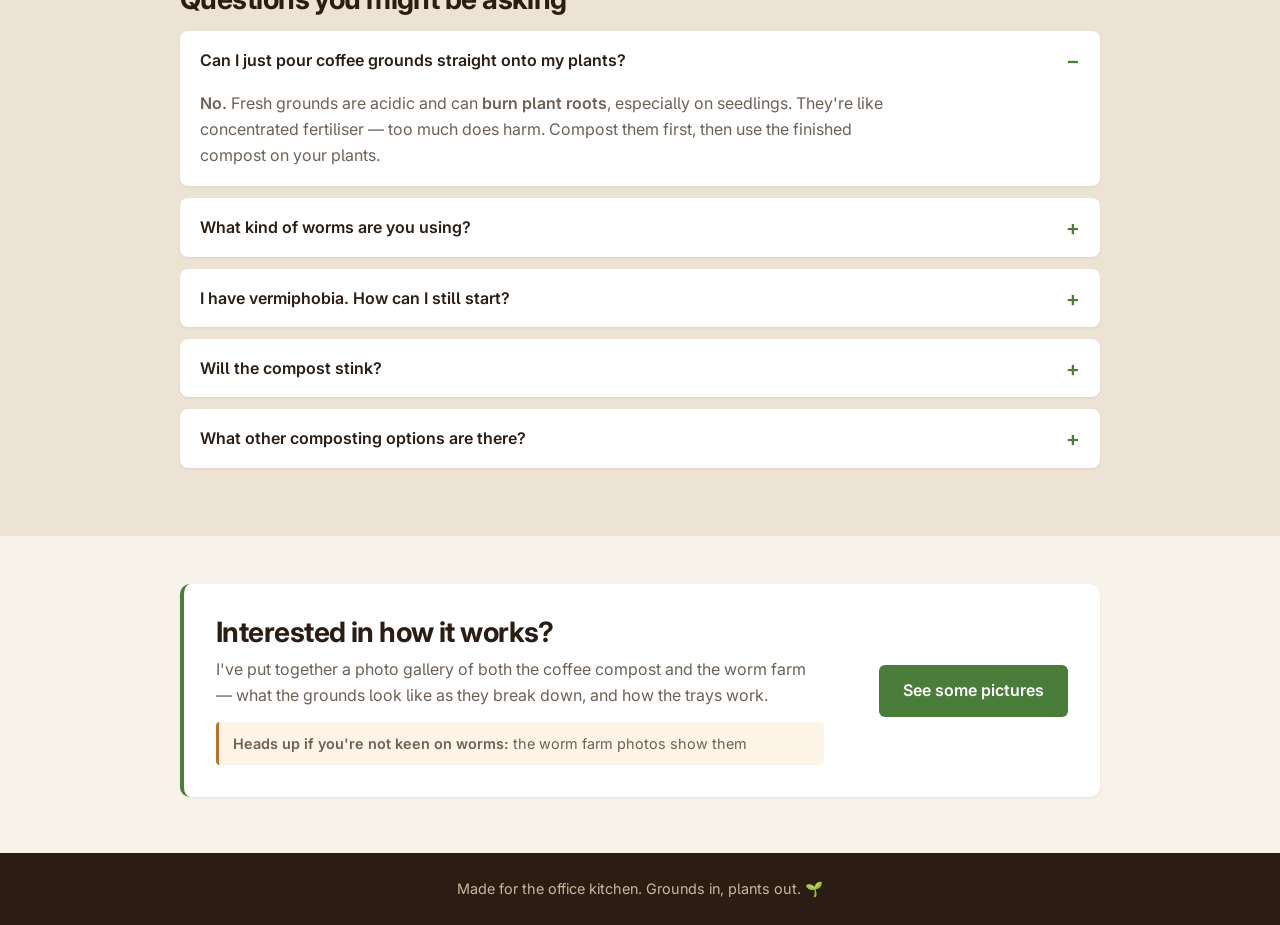
==== commit 17fd8fea: "Switch to Inter with modern type scale" ====
--- a/index.html
+++ b/index.html
@@ -7,6 +7,10 @@
   <title>Coffee Grounds Collection — Chen's Compost</title>
   <meta name="description"
     content="Collecting used coffee grounds in the office to feed a worm farm and to compost. Here's why, how it works, and answers to common questions.">
+  <link rel="preconnect" href="https://fonts.googleapis.com">
+  <link rel="preconnect" href="https://fonts.gstatic.com" crossorigin>
+  <link rel="stylesheet"
+    href="https://fonts.googleapis.com/css2?family=Inter:wght@400;500;600;700&display=swap">
   <link rel="stylesheet" href="styles.css">
 </head>
 
--- a/styles.css
+++ b/styles.css
@@ -26,16 +26,32 @@
 
 body {
   margin: 0;
-  font-family: -apple-system, BlinkMacSystemFont, "Segoe UI", Roboto, Helvetica, Arial, sans-serif;
+  font-family: "Inter", -apple-system, BlinkMacSystemFont, "Segoe UI", Roboto, Helvetica, Arial, sans-serif;
+  font-size: 1rem;
   line-height: 1.65;
   color: var(--text);
   background: var(--cream);
-}
-
-h1, h2, h3 { line-height: 1.2; margin-top: 0; }
-h2 { font-size: 1.9rem; margin-bottom: 1rem; color: var(--brown-900); }
+  -webkit-font-smoothing: antialiased;
+  -moz-osx-font-smoothing: grayscale;
+  font-feature-settings: "cv05" 1, "ss01" 1;
+}
+
+/* Inter's taller default makes tight headings look loose; nudge them back. */
+h1, h2, h3 {
+  line-height: 1.15;
+  margin-top: 0;
+  letter-spacing: -0.02em;
+  font-weight: 700;
+}
+
+h1 { font-size: clamp(2.1rem, 5.5vw, 3.2rem); letter-spacing: -0.03em; }
+h2 { font-size: 1.75rem; margin-bottom: 1rem; color: var(--brown-900); }
+h3 { font-size: 1.05rem; font-weight: 600; letter-spacing: -0.01em; }
+
 p { margin: 0 0 1rem; }
 a { color: var(--green-700); }
+
+strong { font-weight: 600; }
 
 .wrap {
   max-width: 960px;
@@ -60,13 +76,14 @@
 }
 
 .hero h1 {
-  font-size: clamp(2.2rem, 6vw, 3.4rem);
+  font-size: clamp(2.2rem, 5.8vw, 3.35rem);
   margin-bottom: 1rem;
   color: #fff;
 }
 
 .hero .lede {
-  font-size: 1.15rem;
+  font-size: 1.12rem;
+  line-height: 1.6;
   max-width: 40rem;
   color: #ecdfcc;
 }
@@ -119,7 +136,9 @@
   box-shadow: 0 1px 3px rgba(0,0,0,.07);
 }
 .card h3 {
-  font-size: 1.1rem;
+  font-size: 1.05rem;
+  font-weight: 600;
+  letter-spacing: -0.01em;
   color: var(--brown-900);
   margin-bottom: .5rem;
 }
